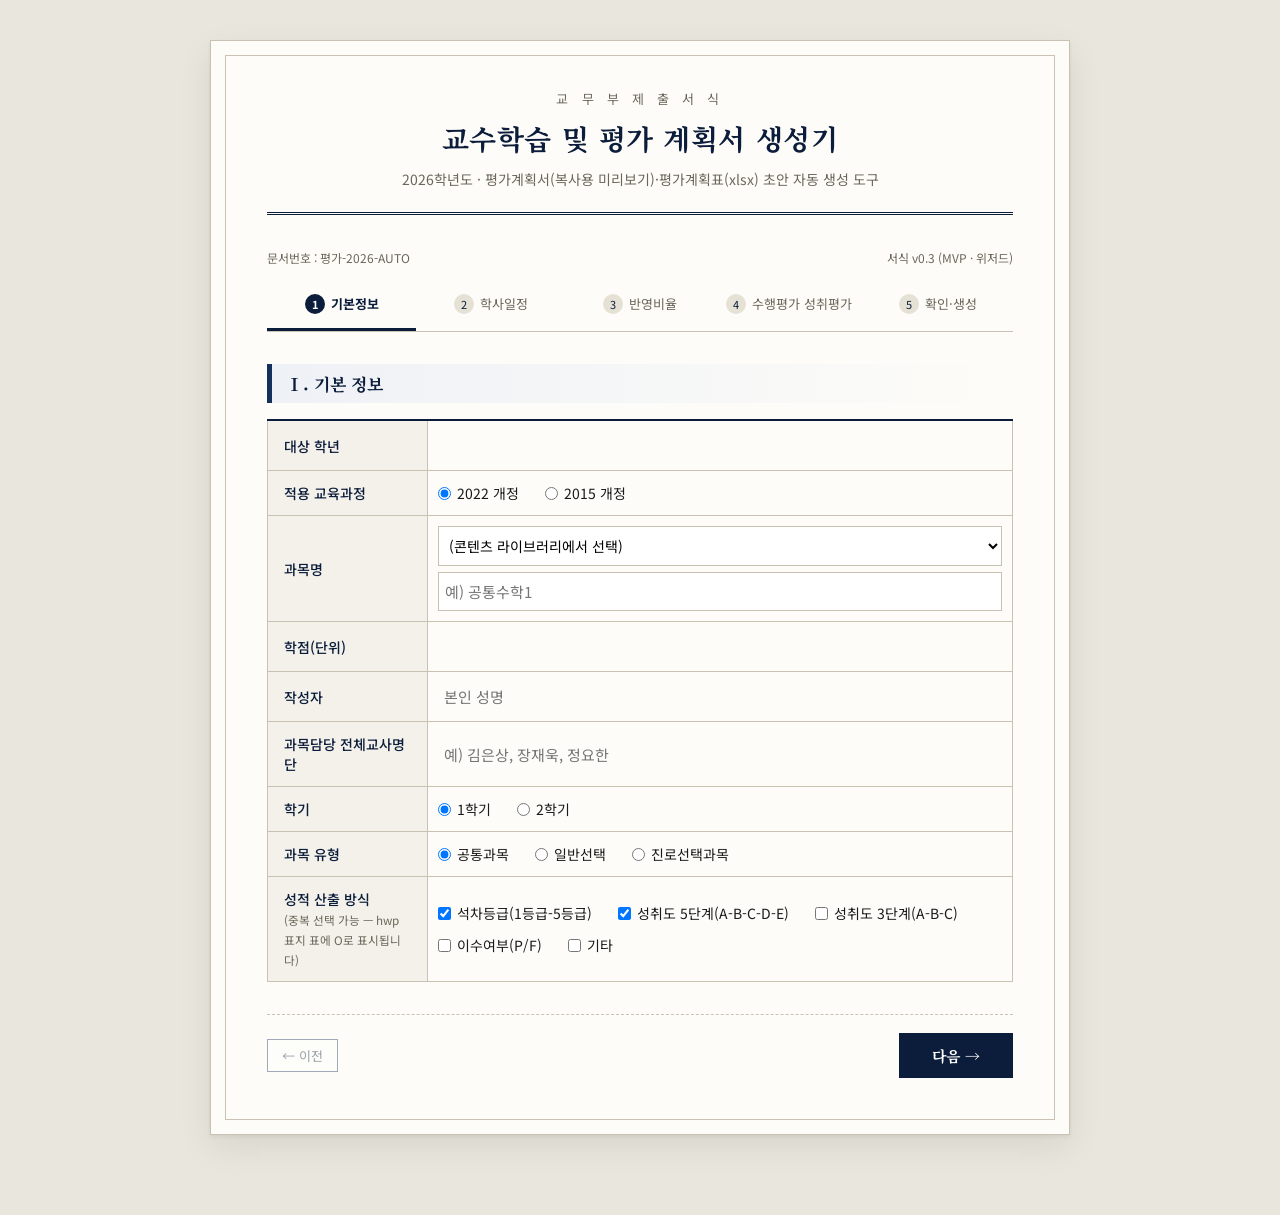
==== templates/index.html @ fb9f9440 "Initial commit: eval_plan_tool 복붙(구글독스)+웹앱 공유용 갈래 eval_plan_tool의 hwp 자동생성(pyhwpx) 버전에서 분리한 새 프로젝트. " ====
<!-- templates/index.html -->
<!doctype html>
<html lang="ko">
<head>
  <meta charset="utf-8">
  <title>평가계획서 생성기</title>
  <link rel="stylesheet" href="/static/form.css">
</head>
<body>
  <main class="sheet">
    <header class="doc-head">
      <span class="kicker">교 무 부 제 출 서 식</span>
      <h1>교수학습 및 평가 계획서 생성기</h1>
      <span class="subtitle">2026학년도 · 평가계획서(복사용 미리보기)·평가계획표(xlsx) 초안 자동 생성 도구</span>
    </header>

    <div class="doc-meta">
      <span>문서번호 : 평가-2026-AUTO</span>
      <span>서식 v0.3 (MVP · 위저드)</span>
    </div>

    <ol class="wizard-steps" id="wizard-steps">
      <li data-step="1" class="active">기본정보</li>
      <li data-step="2">학사일정</li>
      <li data-step="3">반영비율</li>
      <li data-step="4">수행평가 성취평가</li>
      <li data-step="5">확인·생성</li>
    </ol>

    <form id="plan-form">
      <section class="doc-section wizard-pane" data-step="1">
        <h2>Ⅰ. 기본 정보</h2>
        <table class="form-grid">
          <tr>
            <th>대상 학년</th>
            <td><input type="number" name="grade" min="1" max="3" required></td>
          </tr>
          <tr>
            <th>적용 교육과정</th>
            <td>
              <label class="inline-radio"><input type="radio" name="revision" value="2022" checked> 2022 개정</label>
              <label class="inline-radio"><input type="radio" name="revision" value="2015"> 2015 개정</label>
            </td>
          </tr>
          <tr>
            <th>과목명</th>
            <td>
              <div class="subject-picker">
                <select id="subject-select"><option value="">(콘텐츠 라이브러리에서 선택)</option></select>
                <input type="text" name="subject" placeholder="예) 공통수학1" required>
              </div>
            </td>
          </tr>
          <tr>
            <th>학점(단위)</th>
            <td><input type="number" name="credit" min="1" required></td>
          </tr>
          <tr>
            <th>작성자</th>
            <td><input type="text" name="writer" placeholder="본인 성명" required></td>
          </tr>
          <tr>
            <th>과목담당 전체교사명단</th>
            <td><input type="text" name="teachers" placeholder="예) 김은상, 장재욱, 정요한" required></td>
          </tr>
          <tr>
            <th>학기</th>
            <td>
              <label class="inline-radio"><input type="radio" name="semester" value="1학기" checked> 1학기</label>
              <label class="inline-radio"><input type="radio" name="semester" value="2학기"> 2학기</label>
            </td>
          </tr>
          <tr>
            <th>과목 유형</th>
            <td>
              <label class="inline-radio"><input type="radio" name="subject_type" value="공통과목" checked> 공통과목</label>
              <label class="inline-radio"><input type="radio" name="subject_type" value="일반선택"> 일반선택</label>
              <label class="inline-radio"><input type="radio" name="subject_type" value="진로선택과목"> 진로선택과목</label>
            </td>
          </tr>
          <tr>
            <th>성적 산출 방식<br><small>(중복 선택 가능 — hwp 표지 표에 O로 표시됩니다)</small></th>
            <td>
              <label class="inline-check"><input type="checkbox" name="grading_scheme" value="석차등급" checked> 석차등급(1등급-5등급)</label>
              <label class="inline-check"><input type="checkbox" name="grading_scheme" value="성취도5단계" checked> 성취도 5단계(A-B-C-D-E)</label>
              <label class="inline-check"><input type="checkbox" name="grading_scheme" value="성취도3단계"> 성취도 3단계(A-B-C)</label>
              <label class="inline-check"><input type="checkbox" name="grading_scheme" value="이수여부"> 이수여부(P/F)</label>
              <label class="inline-check"><input type="checkbox" name="grading_scheme" value="기타"> 기타</label>
            </td>
          </tr>
        </table>
      </section>

      <section class="doc-section wizard-pane" data-step="2" hidden>
        <h2>Ⅱ. 학사일정</h2>
        <table class="form-grid">
          <tr>
            <th>학기 시작일</th>
            <td><input type="date" name="semester_start" required></td>
          </tr>
          <tr>
            <th>학기 종료일</th>
            <td><input type="date" name="semester_end" required></td>
          </tr>
          <tr>
            <th>수업 요일</th>
            <td>
              <label class="inline-check"><input type="checkbox" name="weekday" value="0"> 월</label>
              <label class="inline-check"><input type="checkbox" name="weekday" value="1"> 화</label>
              <label class="inline-check"><input type="checkbox" name="weekday" value="2"> 수</label>
              <label class="inline-check"><input type="checkbox" name="weekday" value="3"> 목</label>
              <label class="inline-check"><input type="checkbox" name="weekday" value="4"> 금</label>
            </td>
          </tr>
          <tr>
            <th>학사일정 파일<br><small>(한글, 선택)</small></th>
            <td>
              <input type="file" id="calendar-file" name="calendar" accept=".hwp">
              <button type="button" id="calendar-analyze-btn" class="secondary-btn">학사일정 분석</button>
              <div id="calendar-dropzone">여기로 파일을 끌어다 놓아도 됩니다 (드래그 앤 드롭)</div>
            </td>
          </tr>
        </table>
        <div id="calendar-candidates"></div>
        <div id="calendar-result"></div>

        <div class="subsection-head">
          <span>월별 교수학습 운영 계획 <small>(선택 — hwp 표는 물리적으로 5개 월 + 중간·기말고사 표시행으로 고정되어 있어 최대 5개 월만 입력 가능합니다. 비워두면 예시 원문이 그대로 남습니다.)</small></span>
        </div>
        <div id="monthly-plan-rows"></div>
      </section>

      <section class="doc-section wizard-pane" data-step="3" hidden>
        <h2>Ⅲ. 평가 영역 및 반영 비율</h2>
        <table class="form-grid">
          <tr>
            <th colspan="2">지필평가</th>
          </tr>
          <tr>
            <th>중간고사<br><small>선택형/서논술형/단답형(점) · 반영비율(%) — 선택, 비워두면 hwp는 예시 원문 유지</small></th>
            <td class="ratio-row">
              <input type="number" name="midterm_selective" placeholder="선택형">
              <input type="number" name="midterm_essay" placeholder="서논술형">
              <input type="number" name="midterm_short" placeholder="단답형">
              <input type="number" name="midterm_ratio" placeholder="반영비율%">
            </td>
          </tr>
          <tr>
            <th>기말고사<br><small>선택형/서논술형/단답형(점) · 반영비율(%) — 선택, 비워두면 hwp는 예시 원문 유지</small></th>
            <td class="ratio-row">
              <input type="number" name="final_selective" placeholder="선택형">
              <input type="number" name="final_essay" placeholder="서논술형">
              <input type="number" name="final_short" placeholder="단답형">
              <input type="number" name="final_ratio" placeholder="반영비율%">
            </td>
          </tr>
        </table>

        <div class="subsection-head">
          <span>수행평가 (기본 4칸, 최대 5개 — 비워두면 그 항목은 무시됩니다)</span>
          <button type="button" id="add-performance-btn" class="secondary-btn">+ 항목 추가</button>
        </div>
        <div id="performance-items"></div>
      </section>

      <section class="doc-section wizard-pane" data-step="4" hidden>
        <h2>Ⅳ. 성취평가 방식 및 분할점수</h2>
        <table class="form-grid">
          <tr>
            <th>성취평가 방식</th>
            <td>
              <label class="inline-radio"><input type="radio" name="grading_method" value="추정분할" checked> 추정분할</label>
              <label class="inline-radio"><input type="radio" name="grading_method" value="고정분할"> 고정분할</label>
            </td>
          </tr>
          <tr id="split-score-row">
            <th>분할점수<br><small>A/B · B/C · C/D · D/E · E/I (참고 예시: 39·38·37·36·35)</small></th>
            <td class="ratio-row">
              <input type="number" name="split_ab" placeholder="A/B">
              <input type="number" name="split_bc" placeholder="B/C">
              <input type="number" name="split_cd" placeholder="C/D">
              <input type="number" name="split_de" placeholder="D/E">
              <input type="number" name="split_ei" placeholder="E/I">
            </td>
          </tr>
        </table>
      </section>

      <section class="doc-section wizard-pane" data-step="5" hidden>
        <h2>Ⅴ. 확인 및 생성</h2>
        <div id="review-summary" class="review-summary"></div>
        <p class="notice">
          <strong>※ 안내</strong> — 본 도구는 초안 생성용입니다. "생성" 후 아래에 표시되는 내용을 복사해
          구글독스 등 원하는 문서에 직접 붙여넣어 다듬어주세요. 반영비율이 반영된 엑셀(.xlsx) 파일은 따로
          다운로드할 수 있습니다. 실제 제출 전 반드시 내용을 검토·수정하시기 바랍니다.
          콘텐츠 라이브러리에 없는 과목명을 입력하면 서술형 항목이 비어 있으니 직접 작성해주세요.
          월별 교수학습 운영 계획은 2단계(학사일정)에서 최대 5개 월까지 입력할 수 있습니다.
        </p>
      </section>

      <div class="wizard-nav">
        <button type="button" id="wizard-prev-btn" class="secondary-btn" disabled>← 이전</button>
        <button type="button" id="wizard-next-btn">다음 →</button>
        <button type="submit" id="wizard-submit-btn" class="hidden">문 서 생 성</button>
      </div>
    </form>

    <div id="result"></div>

    <div id="doc-preview-wrapper" class="hidden">
      <div class="doc-preview-actions">
        <button type="button" id="copy-doc-btn">구글독스용 내용 복사</button>
        <a id="xlsx-download-link" class="secondary-btn" href="#" download>엑셀 다운로드</a>
        <span id="copy-status"></span>
      </div>
      <div id="doc-preview"></div>
    </div>
  </main>

  <script src="/static/form.js"></script>
</body>
</html>
---- static/form.css ----
/* static/form.css — 공식 문서 스타일 */

@import url("https://fonts.googleapis.com/css2?family=Noto+Serif+KR:wght@500;700&family=Noto+Sans+KR:wght@400;500;700&display=swap");

:root {
  --ink: #1a1a1a;
  --navy: #16305c;
  --navy-deep: #0c1d3b;
  --seal-red: #a3282f;
  --paper: #fdfcf8;
  --line: #c9c2b3;
  --muted: #6b6659;
}

* {
  box-sizing: border-box;
}

body {
  margin: 0;
  padding: 40px 16px 80px;
  background: #e9e6dd;
  font-family: "Noto Sans KR", "맑은 고딕", sans-serif;
  color: var(--ink);
}

.sheet {
  max-width: 860px;
  margin: 0 auto;
  background: var(--paper);
  border: 1px solid var(--line);
  box-shadow: 0 2px 4px rgba(0, 0, 0, 0.06), 0 12px 32px rgba(0, 0, 0, 0.08);
  padding: 48px 56px 56px;
  position: relative;
}

.sheet::before {
  /* 상단 관인풍 이중 테두리 */
  content: "";
  position: absolute;
  top: 14px;
  left: 14px;
  right: 14px;
  bottom: 14px;
  border: 1px solid var(--line);
  pointer-events: none;
}

.doc-head {
  text-align: center;
  border-bottom: 3px double var(--navy-deep);
  padding-bottom: 22px;
  margin-bottom: 34px;
}

.doc-head .kicker {
  display: block;
  font-size: 13px;
  letter-spacing: 0.35em;
  color: var(--muted);
  margin-bottom: 10px;
}

.doc-head h1 {
  font-family: "Noto Serif KR", serif;
  font-weight: 700;
  font-size: 28px;
  margin: 0 0 8px;
  color: var(--navy-deep);
  letter-spacing: 0.02em;
}

.doc-head .subtitle {
  font-size: 14px;
  color: var(--muted);
}

.doc-meta {
  display: flex;
  justify-content: space-between;
  font-size: 12px;
  color: var(--muted);
  margin-bottom: 28px;
}

.doc-section {
  margin-bottom: 32px;
}

.doc-section h2 {
  font-family: "Noto Serif KR", serif;
  font-size: 17px;
  font-weight: 700;
  color: var(--navy-deep);
  background: linear-gradient(90deg, #eef1f6, transparent);
  border-left: 5px solid var(--navy);
  padding: 7px 14px;
  margin: 0 0 16px;
}

table.form-grid {
  width: 100%;
  border-collapse: collapse;
  border-top: 2px solid var(--navy-deep);
  border-bottom: 1px solid var(--line);
}

table.form-grid th,
table.form-grid td {
  border: 1px solid var(--line);
  padding: 0;
  vertical-align: middle;
}

table.form-grid th {
  background: #f3f1ea;
  font-weight: 500;
  font-size: 14px;
  width: 160px;
  padding: 12px 16px;
  text-align: left;
  color: var(--navy-deep);
}

table.form-grid td {
  padding: 4px 10px;
}

table.form-grid input:not([type="radio"]):not([type="checkbox"]) {
  width: 100%;
  border: none;
  background: transparent;
  font-family: inherit;
  font-size: 15px;
  padding: 10px 6px;
  color: var(--ink);
}

table.form-grid input:not([type="radio"]):not([type="checkbox"]):focus {
  outline: none;
  background: #fbf6e4;
}

table.form-grid input[type="radio"],
table.form-grid input[type="checkbox"] {
  width: auto;
  flex-shrink: 0;
  margin: 0;
}

table.form-grid select {
  width: 100%;
  border: 1px solid var(--line);
  background: #fff;
  font-family: inherit;
  font-size: 14px;
  padding: 8px 6px;
}

.subject-picker {
  display: flex;
  flex-direction: column;
  gap: 6px;
  padding: 6px 0;
}

.subject-picker input {
  border: 1px solid var(--line) !important;
  background: #fff !important;
  padding: 8px 6px !important;
}

.actions {
  display: flex;
  justify-content: center;
  margin-top: 36px;
}

button[type="submit"] {
  font-family: "Noto Serif KR", serif;
  font-size: 16px;
  font-weight: 700;
  letter-spacing: 0.15em;
  color: #fff;
  background: var(--navy-deep);
  border: 1px solid var(--navy-deep);
  padding: 13px 48px;
  cursor: pointer;
  position: relative;
  transition: background 0.15s ease;
}

button[type="submit"]::after {
  content: "";
  position: absolute;
  inset: 3px;
  border: 1px solid rgba(255, 255, 255, 0.35);
  pointer-events: none;
}

button[type="submit"]:hover {
  background: var(--navy);
}

.notice {
  margin-top: 30px;
  font-size: 12.5px;
  line-height: 1.7;
  color: var(--muted);
  border-top: 1px dashed var(--line);
  padding-top: 16px;
}

.notice strong {
  color: var(--seal-red);
}

#result {
  margin-top: 22px;
  font-size: 14px;
  min-height: 1px;
  white-space: pre-wrap;
  line-height: 1.6;
}

/* 위저드 */

.wizard-steps {
  display: flex;
  list-style: none;
  counter-reset: step;
  margin: 0 0 32px;
  padding: 0;
  border-bottom: 1px solid var(--line);
}

.wizard-steps li {
  counter-increment: step;
  flex: 1;
  text-align: center;
  padding: 0 4px 14px;
  font-size: 13px;
  color: var(--muted);
  border-bottom: 3px solid transparent;
  position: relative;
}

.wizard-steps li::before {
  content: counter(step);
  display: inline-flex;
  align-items: center;
  justify-content: center;
  width: 20px;
  height: 20px;
  border-radius: 50%;
  background: #e5e1d4;
  color: var(--navy-deep);
  font-size: 11px;
  margin-right: 6px;
}

.wizard-steps li.active {
  color: var(--navy-deep);
  font-weight: 700;
  border-bottom-color: var(--navy-deep);
}

.wizard-steps li.active::before {
  background: var(--navy-deep);
  color: #fff;
}

.wizard-steps li.done::before {
  content: "✓";
  background: #2f6b46;
  color: #fff;
}

.wizard-nav {
  display: flex;
  justify-content: space-between;
  align-items: center;
  margin-top: 30px;
  padding-top: 18px;
  border-top: 1px dashed var(--line);
}

.wizard-nav #wizard-next-btn,
.wizard-nav #wizard-submit-btn {
  font-family: "Noto Serif KR", serif;
  font-size: 15px;
  font-weight: 700;
  color: #fff;
  background: var(--navy-deep);
  border: 1px solid var(--navy-deep);
  padding: 11px 32px;
  cursor: pointer;
}

.wizard-nav #wizard-next-btn:hover,
.wizard-nav #wizard-submit-btn:hover {
  background: var(--navy);
}

.wizard-nav .secondary-btn:disabled {
  opacity: 0.4;
  cursor: default;
}

.review-summary {
  border: 1px solid var(--line);
  padding: 16px 20px;
  font-size: 13.5px;
  line-height: 1.8;
  background: #fdfcf8;
  margin-bottom: 18px;
}

.review-summary dt {
  font-weight: 700;
  color: var(--navy-deep);
  margin-top: 8px;
}

.review-summary dt:first-child {
  margin-top: 0;
}

.review-summary dd {
  margin: 0 0 2px;
}

.hidden {
  display: none !important;
}

.inline-radio,
.inline-check {
  display: inline-flex;
  align-items: center;
  gap: 6px;
  margin-right: 22px;
  padding: 6px 0;
  font-size: 14px;
  white-space: nowrap;
  cursor: pointer;
}

.inline-radio:last-child,
.inline-check:last-child {
  margin-right: 0;
}

.ratio-row {
  display: flex;
  gap: 8px;
  padding: 6px 10px !important;
}

.ratio-row input {
  border: 1px solid var(--line) !important;
  background: #fff !important;
  padding: 8px 6px !important;
}

small {
  color: var(--muted);
  font-weight: 400;
}

.subsection-head {
  display: flex;
  align-items: center;
  justify-content: space-between;
  border-bottom: 1px solid var(--line);
  margin: 22px 0 10px;
  padding-bottom: 6px;
  font-size: 14px;
  font-weight: 500;
  color: var(--navy-deep);
}

.secondary-btn {
  font-family: inherit;
  font-size: 13px;
  background: #fff;
  border: 1px solid var(--navy);
  color: var(--navy-deep);
  padding: 6px 14px;
  cursor: pointer;
}

.secondary-btn:hover {
  background: #eef1f6;
}

.performance-item,
.monthly-item {
  border: 1px solid var(--line);
  border-left: 4px solid var(--navy);
  padding: 14px 16px;
  margin-bottom: 12px;
  background: #fdfcf8;
}

.performance-item .item-head,
.monthly-item .item-head {
  display: flex;
  justify-content: space-between;
  align-items: center;
  margin-bottom: 8px;
  font-size: 13px;
  color: var(--muted);
}

.performance-item .item-head .remove-btn {
  border: none;
  background: none;
  color: var(--seal-red);
  cursor: pointer;
  font-size: 13px;
}

.performance-item .item-fields,
.monthly-item .item-fields {
  display: grid;
  grid-template-columns: 1fr 1fr;
  gap: 8px;
}

.performance-item .item-fields input:not([type="checkbox"]):not([type="radio"]),
.performance-item .item-fields select,
.performance-item .item-fields textarea,
.monthly-item .item-fields input:not([type="checkbox"]):not([type="radio"]),
.monthly-item .item-fields textarea {
  width: 100%;
  border: 1px solid var(--line);
  padding: 8px 8px;
  font-family: inherit;
  font-size: 14px;
}

.performance-item .item-fields input[type="checkbox"],
.monthly-item .item-fields input[type="checkbox"] {
  width: auto;
  flex-shrink: 0;
}

.performance-item .item-fields textarea,
.monthly-item .item-fields textarea {
  grid-column: 1 / -1;
  min-height: 44px;
  resize: vertical;
}

.mp-field-group {
  grid-column: 1 / -1;
  border: 1px solid var(--line);
  background: #fff;
  padding: 8px;
}

.mp-field-label {
  font-size: 13px;
  color: var(--muted);
  margin-bottom: 6px;
}

.mp-standards-options,
.mp-method-options,
.mp-eval-options,
.pi-unit-options,
.pi-standards-options {
  max-height: 140px;
  overflow-y: auto;
  overflow-x: hidden;
  margin-bottom: 6px;
}

.mp-standards-options {
  max-height: 220px;
}

.mp-standards-unit-header {
  position: sticky;
  top: 0;
  font-weight: 700;
  font-size: 13px;
  color: var(--navy-deep);
  background: #eef1f6;
  padding: 5px 8px;
  border-bottom: 1px solid var(--line);
}

.mp-field-label .secondary-btn {
  margin-left: 8px;
  padding: 2px 8px;
  font-size: 12px;
}

.pi-rubric-row {
  display: grid;
  grid-template-columns: 1fr 70px 90px 2fr;
  gap: 6px;
  margin-bottom: 6px;
}

.pi-rubric-row input,
.pi-rubric-row textarea {
  border: 1px solid var(--line);
  padding: 6px 8px;
  font-family: inherit;
  font-size: 13px;
  width: 100%;
}

#calendar-dropzone {
  margin-top: 8px;
  padding: 14px;
  border: 2px dashed var(--line);
  text-align: center;
  font-size: 13px;
  color: var(--muted);
  border-radius: 4px;
}

#calendar-dropzone.dragover {
  border-color: var(--navy);
  background: #eef1f6;
  color: var(--navy);
}

.pi-rubric-row textarea {
  min-height: 36px;
  resize: vertical;
}

.mp-standards-row {
  display: flex !important;
  align-items: flex-start;
  gap: 8px;
  white-space: normal !important;
  margin-right: 0;
  padding: 6px 8px;
  border-bottom: 1px solid #f0ede3;
  cursor: pointer;
  font-size: 13.5px;
  line-height: 1.5;
}

.mp-standards-row:last-child {
  border-bottom: none;
}

.mp-standards-row:hover {
  background: #fbf6e4;
}

.mp-standards-row input[type="checkbox"] {
  margin-top: 3px;
  flex-shrink: 0;
}

.mp-standards-text {
  display: block;
  flex: 1;
}

.mp-standards-code {
  display: block;
  font-size: 11.5px;
  font-weight: 700;
  color: var(--navy);
  letter-spacing: 0.02em;
}

.mp-field-group input[type="text"] {
  width: 100%;
  border: 1px solid var(--line);
  padding: 6px 8px;
  font-family: inherit;
  font-size: 14px;
}

#calendar-candidates {
  margin-top: 10px;
  border: 1px solid var(--line);
  padding: 10px 14px;
  max-height: 220px;
  overflow-y: auto;
  font-size: 13px;
}

#calendar-candidates:empty {
  display: none;
  border: none;
  padding: 0;
}

#calendar-candidates label {
  display: block;
  padding: 3px 0;
}

#calendar-result {
  margin-top: 8px;
  font-size: 13px;
  color: var(--navy-deep);
  white-space: pre-wrap;
}

#result:empty {
  display: none;
}

#result.ok {
  color: #205c37;
}

#result.err {
  color: var(--seal-red);
}

.doc-preview-actions {
  display: flex;
  align-items: center;
  gap: 10px;
  margin: 20px 0 10px;
}

.doc-preview-actions a.secondary-btn {
  display: inline-block;
  text-decoration: none;
}

#copy-doc-btn {
  font-family: inherit;
  font-size: 13px;
  background: var(--navy);
  border: 1px solid var(--navy);
  color: #fff;
  padding: 7px 16px;
  cursor: pointer;
}

#copy-doc-btn:hover {
  background: var(--navy-deep);
}

#copy-status {
  font-size: 12px;
  color: var(--muted);
}

#doc-preview {
  border: 1px solid var(--line);
  padding: 20px 24px;
  max-height: 640px;
  overflow-y: auto;
  background: #fff;
}

#doc-preview .doc-table {
  width: 100%;
  border-collapse: collapse;
  margin: 8px 0 16px;
  font-size: 13px;
}

#doc-preview .doc-table th,
#doc-preview .doc-table td {
  border: 1px solid var(--line);
  padding: 6px 10px;
  text-align: left;
  vertical-align: top;
}

#doc-preview .doc-table th {
  background: #f5f6f9;
  white-space: nowrap;
}

#doc-preview h3 {
  font-size: 14px;
  color: var(--navy-deep);
  margin: 18px 0 6px;
}

#doc-preview h4 {
  font-size: 13px;
  color: var(--muted);
  margin: 10px 0 4px;
}
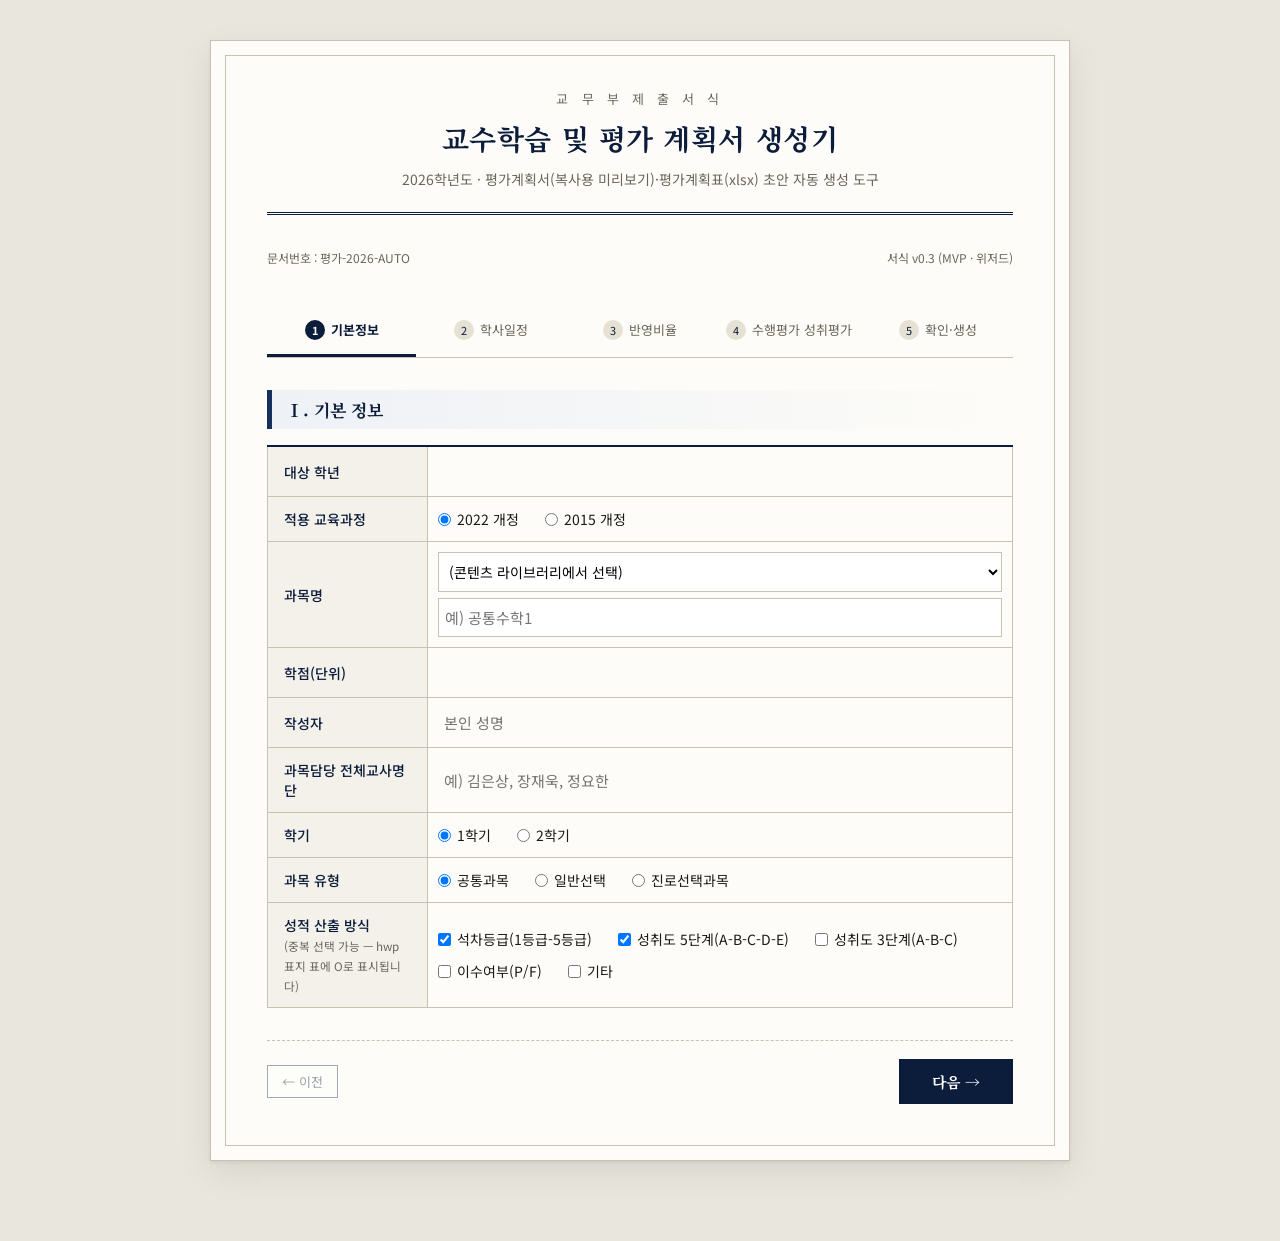
==== commit 981b0255: "feat: autosave wizard progress to localStorage, restore on load Closing/reloading the tab mid-fill u" ====
--- a/templates/index.html
+++ b/templates/index.html
@@ -19,6 +19,11 @@
       <span>서식 v0.3 (MVP · 위저드)</span>
     </div>
 
+    <div id="draft-bar" class="draft-bar">
+      <span id="draft-status"></span>
+      <button type="button" id="clear-draft-btn" class="secondary-btn hidden">새로 작성하기(임시저장 지우기)</button>
+    </div>
+
     <ol class="wizard-steps" id="wizard-steps">
       <li data-step="1" class="active">기본정보</li>
       <li data-step="2">학사일정</li>
--- a/static/form.css
+++ b/static/form.css
@@ -81,6 +81,22 @@
   font-size: 12px;
   color: var(--muted);
   margin-bottom: 28px;
+}
+
+.draft-bar {
+  display: flex;
+  justify-content: space-between;
+  align-items: center;
+  gap: 12px;
+  font-size: 12px;
+  color: var(--muted);
+  margin: -18px 0 24px;
+  min-height: 20px;
+}
+
+#clear-draft-btn {
+  font-size: 12px;
+  padding: 4px 10px;
 }
 
 .doc-section {
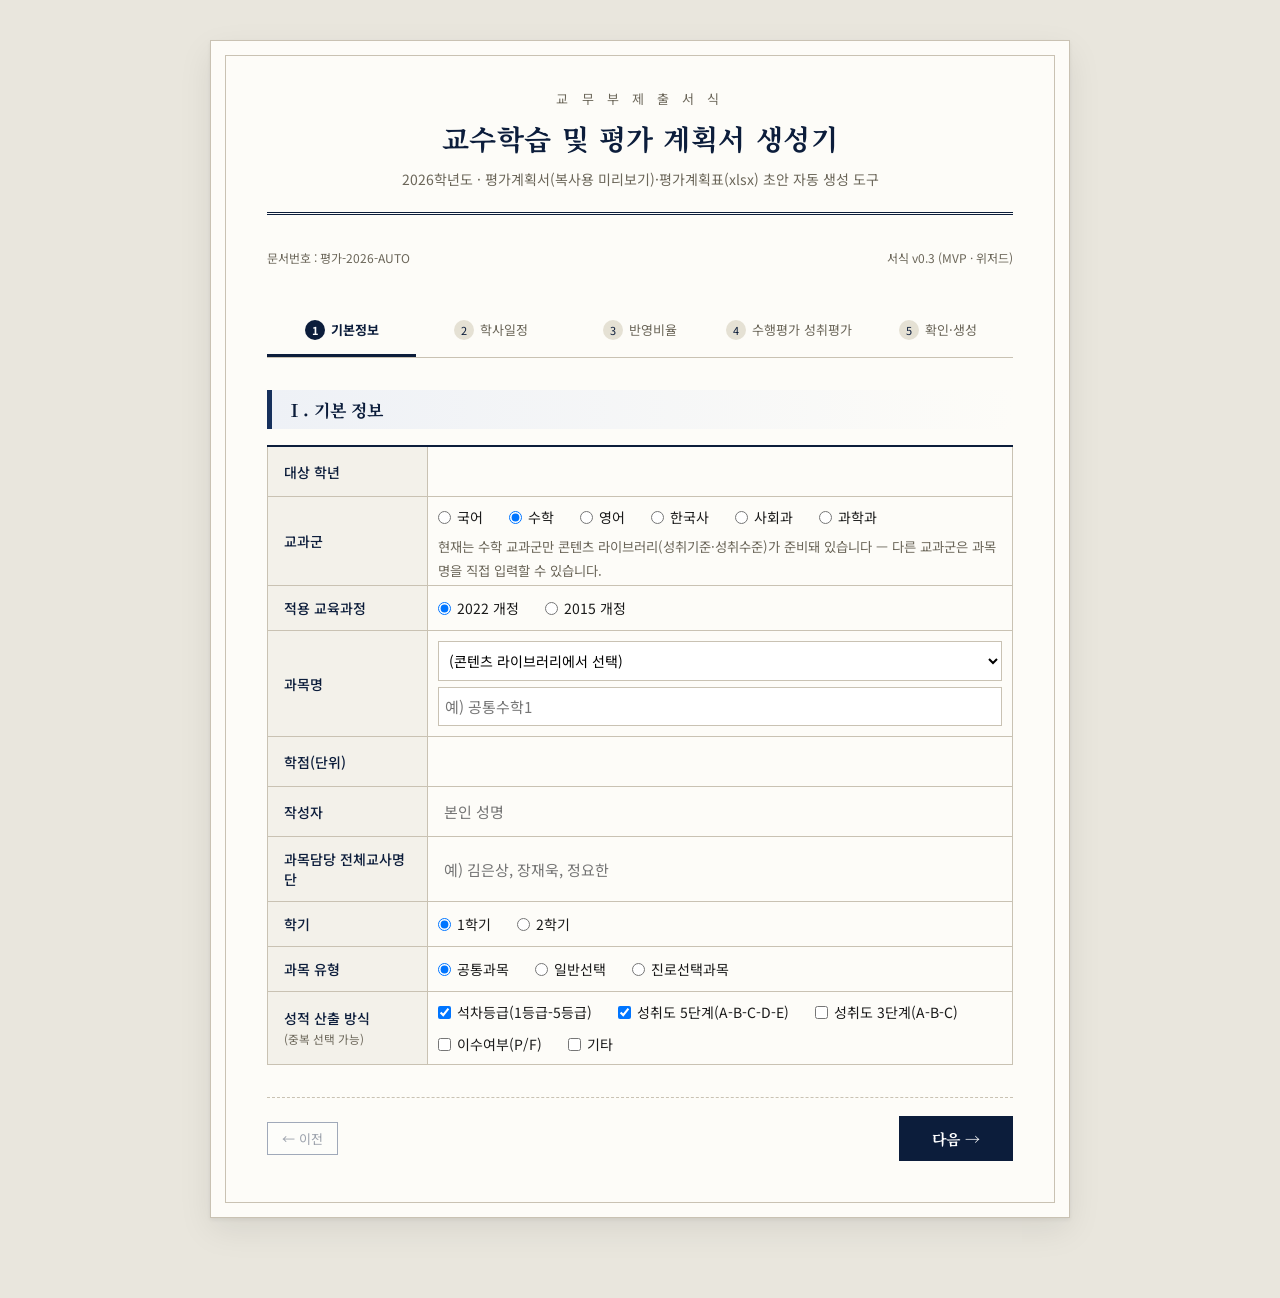
==== commit ebf41000: "feat: add 2015개정 수학 5과목 콘텐츠 라이브러리 + 교과군 선택 UI - subjects/2015/수학/{기하,미적분,확률과통계,인공지능수학,수학과제탐구}.json  " ====
--- a/templates/index.html
+++ b/templates/index.html
@@ -41,6 +41,18 @@
             <td><input type="number" name="grade" min="1" max="3" required></td>
           </tr>
           <tr>
+            <th>교과군</th>
+            <td>
+              <label class="inline-radio"><input type="radio" name="category" value="국어"> 국어</label>
+              <label class="inline-radio"><input type="radio" name="category" value="수학" checked> 수학</label>
+              <label class="inline-radio"><input type="radio" name="category" value="영어"> 영어</label>
+              <label class="inline-radio"><input type="radio" name="category" value="한국사"> 한국사</label>
+              <label class="inline-radio"><input type="radio" name="category" value="사회과"> 사회과</label>
+              <label class="inline-radio"><input type="radio" name="category" value="과학과"> 과학과</label>
+              <br><small>현재는 수학 교과군만 콘텐츠 라이브러리(성취기준·성취수준)가 준비돼 있습니다 — 다른 교과군은 과목명을 직접 입력할 수 있습니다.</small>
+            </td>
+          </tr>
+          <tr>
             <th>적용 교육과정</th>
             <td>
               <label class="inline-radio"><input type="radio" name="revision" value="2022" checked> 2022 개정</label>
@@ -84,7 +96,7 @@
             </td>
           </tr>
           <tr>
-            <th>성적 산출 방식<br><small>(중복 선택 가능 — hwp 표지 표에 O로 표시됩니다)</small></th>
+            <th>성적 산출 방식<br><small>(중복 선택 가능)</small></th>
             <td>
               <label class="inline-check"><input type="checkbox" name="grading_scheme" value="석차등급" checked> 석차등급(1등급-5등급)</label>
               <label class="inline-check"><input type="checkbox" name="grading_scheme" value="성취도5단계" checked> 성취도 5단계(A-B-C-D-E)</label>
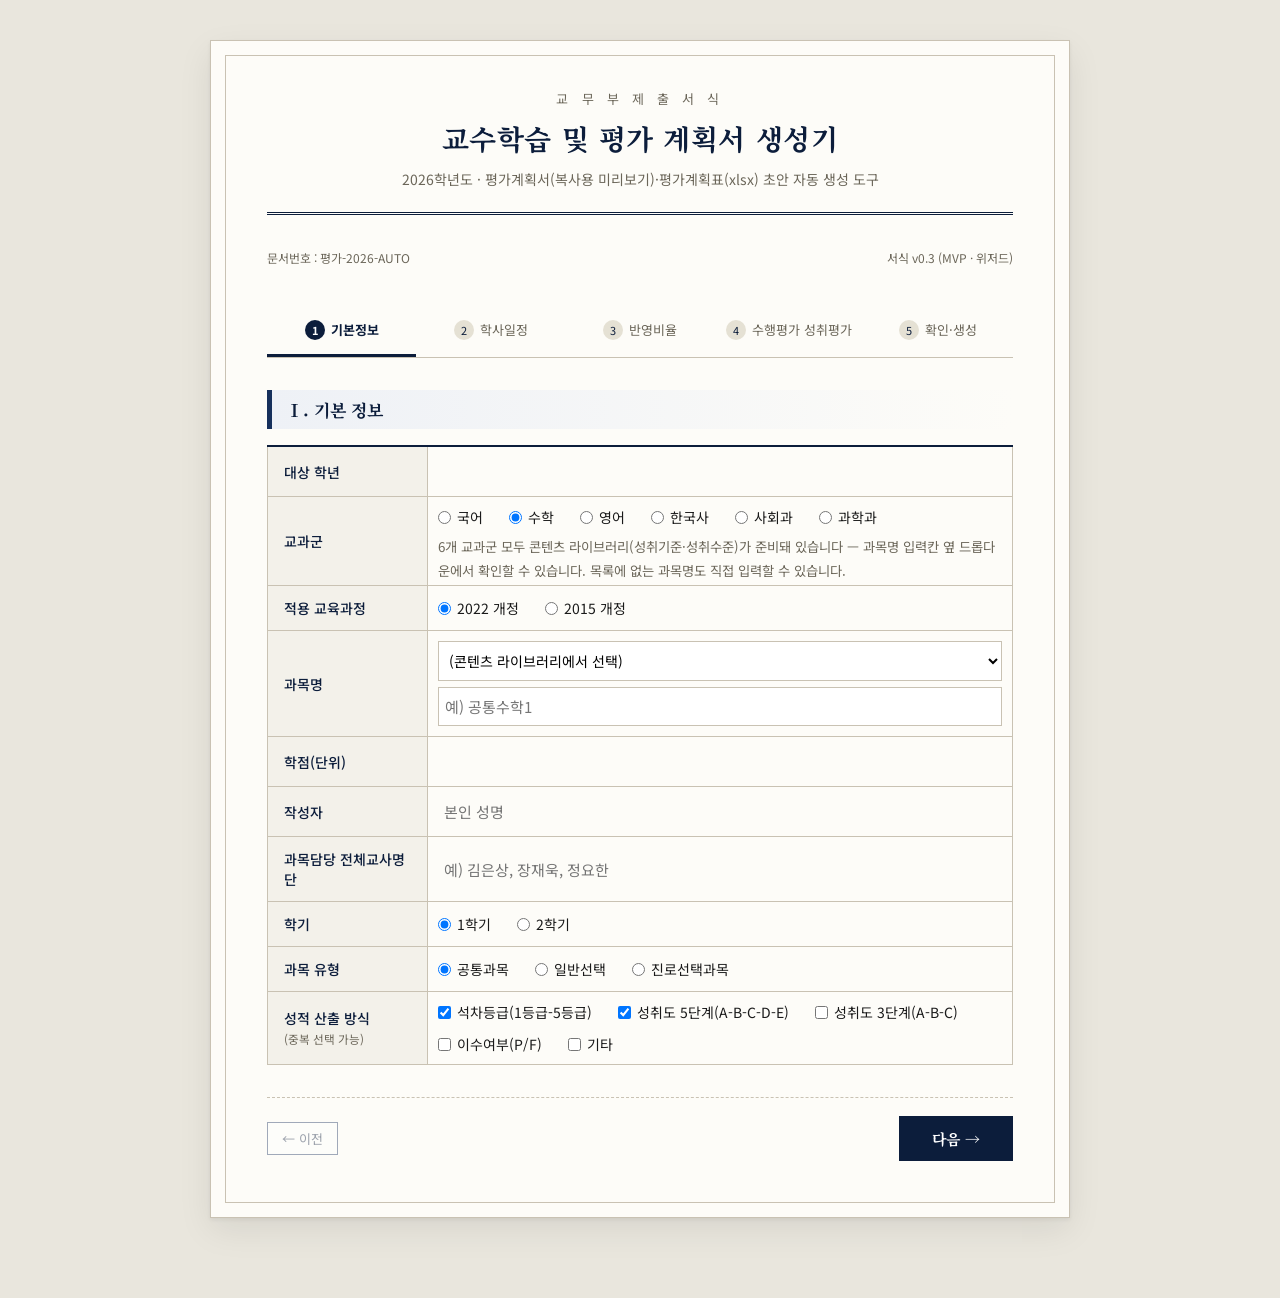
==== commit a1d4b9c6: "fix: update stale 교과군 caption to reflect all 6 subject categories Content library now covers 국어/수학/영" ====
--- a/templates/index.html
+++ b/templates/index.html
@@ -49,7 +49,7 @@
               <label class="inline-radio"><input type="radio" name="category" value="한국사"> 한국사</label>
               <label class="inline-radio"><input type="radio" name="category" value="사회과"> 사회과</label>
               <label class="inline-radio"><input type="radio" name="category" value="과학과"> 과학과</label>
-              <br><small>현재는 수학 교과군만 콘텐츠 라이브러리(성취기준·성취수준)가 준비돼 있습니다 — 다른 교과군은 과목명을 직접 입력할 수 있습니다.</small>
+              <br><small>6개 교과군 모두 콘텐츠 라이브러리(성취기준·성취수준)가 준비돼 있습니다 — 과목명 입력칸 옆 드롭다운에서 확인할 수 있습니다. 목록에 없는 과목명도 직접 입력할 수 있습니다.</small>
             </td>
           </tr>
           <tr>
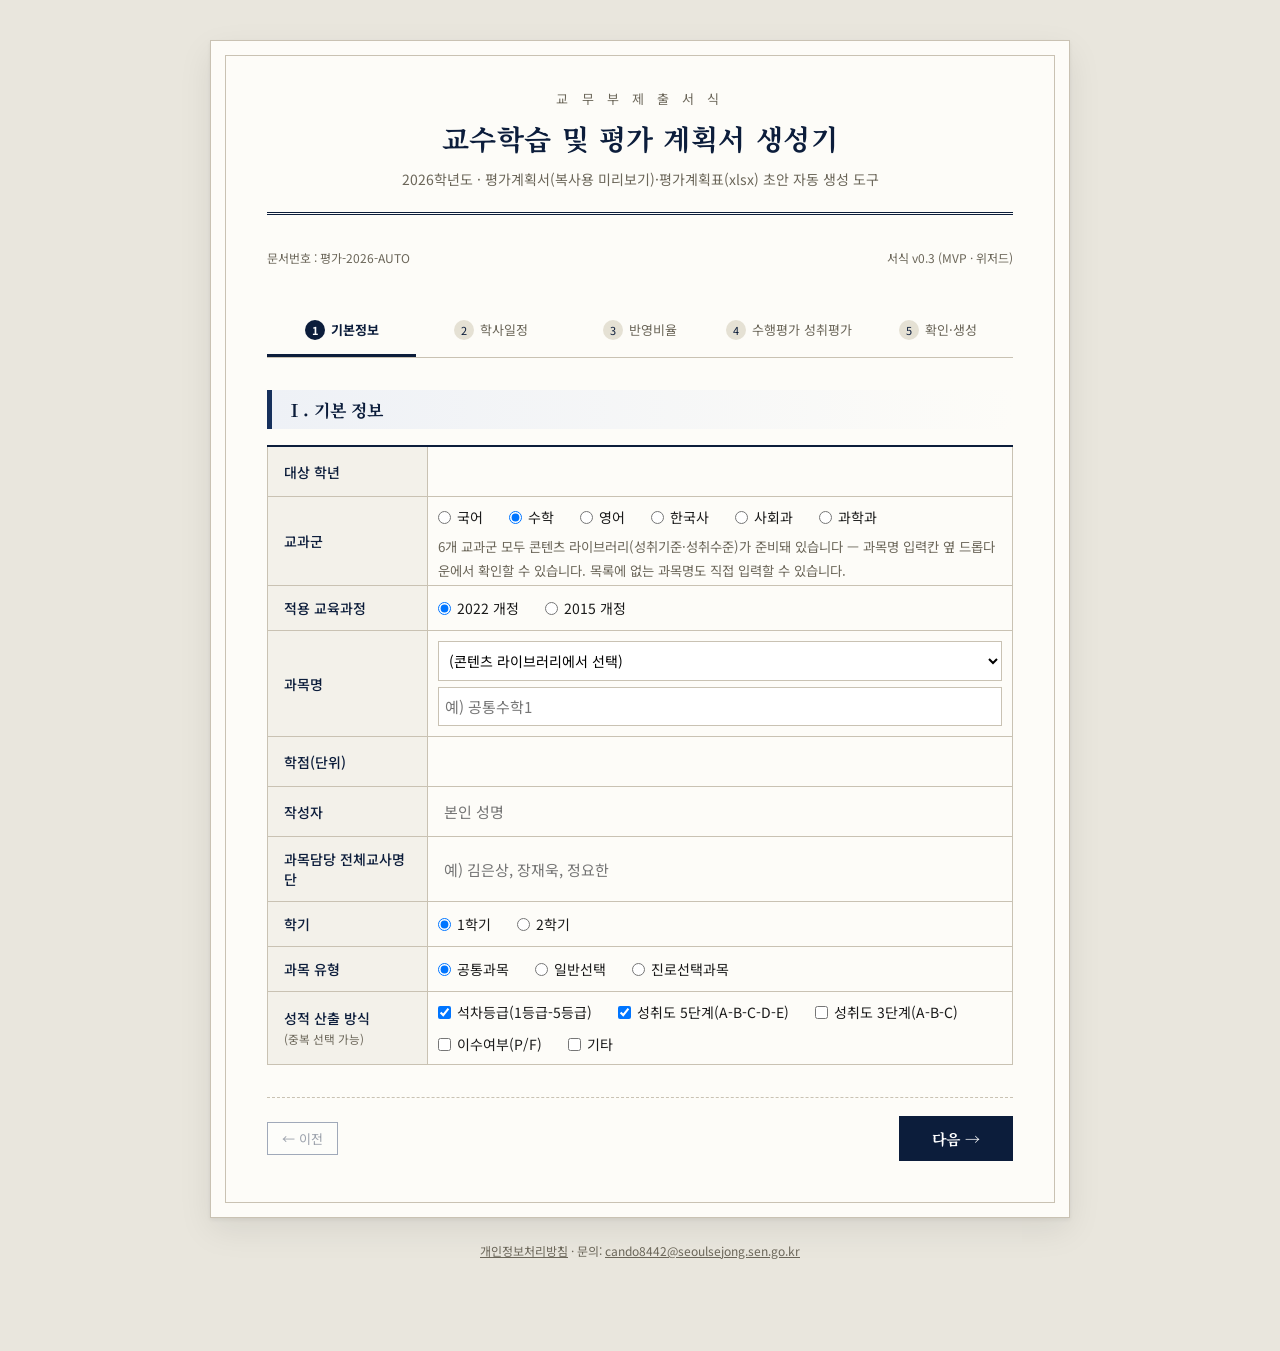
==== commit 92854dc8: "보안 헤더/XSS 이스케이프/개인정보처리방침 추가, 도름스 학운위 준비 완료 - CSP·HSTS·X-Frame-Options 등 보안 헤더 6종을 모든 응답에 적용 - static" ====
--- a/templates/index.html
+++ b/templates/index.html
@@ -3,7 +3,12 @@
 <html lang="ko">
 <head>
   <meta charset="utf-8">
+  <meta name="viewport" content="width=device-width, initial-scale=1">
+  <meta name="description" content="고등학교 교수학습 및 평가계획서(hwp/구글독스용 텍스트+xlsx 반영비율표)를 자동으로 만들어주는 교사용 도구.">
   <title>평가계획서 생성기</title>
+  <meta property="og:title" content="평가계획서 생성기">
+  <meta property="og:description" content="고등학교 교수학습 및 평가계획서를 자동으로 만들어주는 교사용 도구.">
+  <meta property="og:type" content="website">
   <link rel="stylesheet" href="/static/form.css">
 </head>
 <body>
@@ -234,6 +239,12 @@
     </div>
   </main>
 
+  <footer class="site-footer">
+    <a href="/privacy">개인정보처리방침</a>
+    <span>·</span>
+    <span>문의: <a href="mailto:cando8442@seoulsejong.sen.go.kr">cando8442@seoulsejong.sen.go.kr</a></span>
+  </footer>
+
   <script src="/static/form.js"></script>
 </body>
 </html>
--- a/static/form.css
+++ b/static/form.css
@@ -707,3 +707,16 @@
   color: var(--muted);
   margin: 10px 0 4px;
 }
+
+.site-footer {
+  max-width: 900px;
+  margin: 24px auto 12px;
+  padding: 0 16px;
+  font-size: 12px;
+  color: var(--muted, #777);
+  text-align: center;
+}
+
+.site-footer a {
+  color: inherit;
+}
